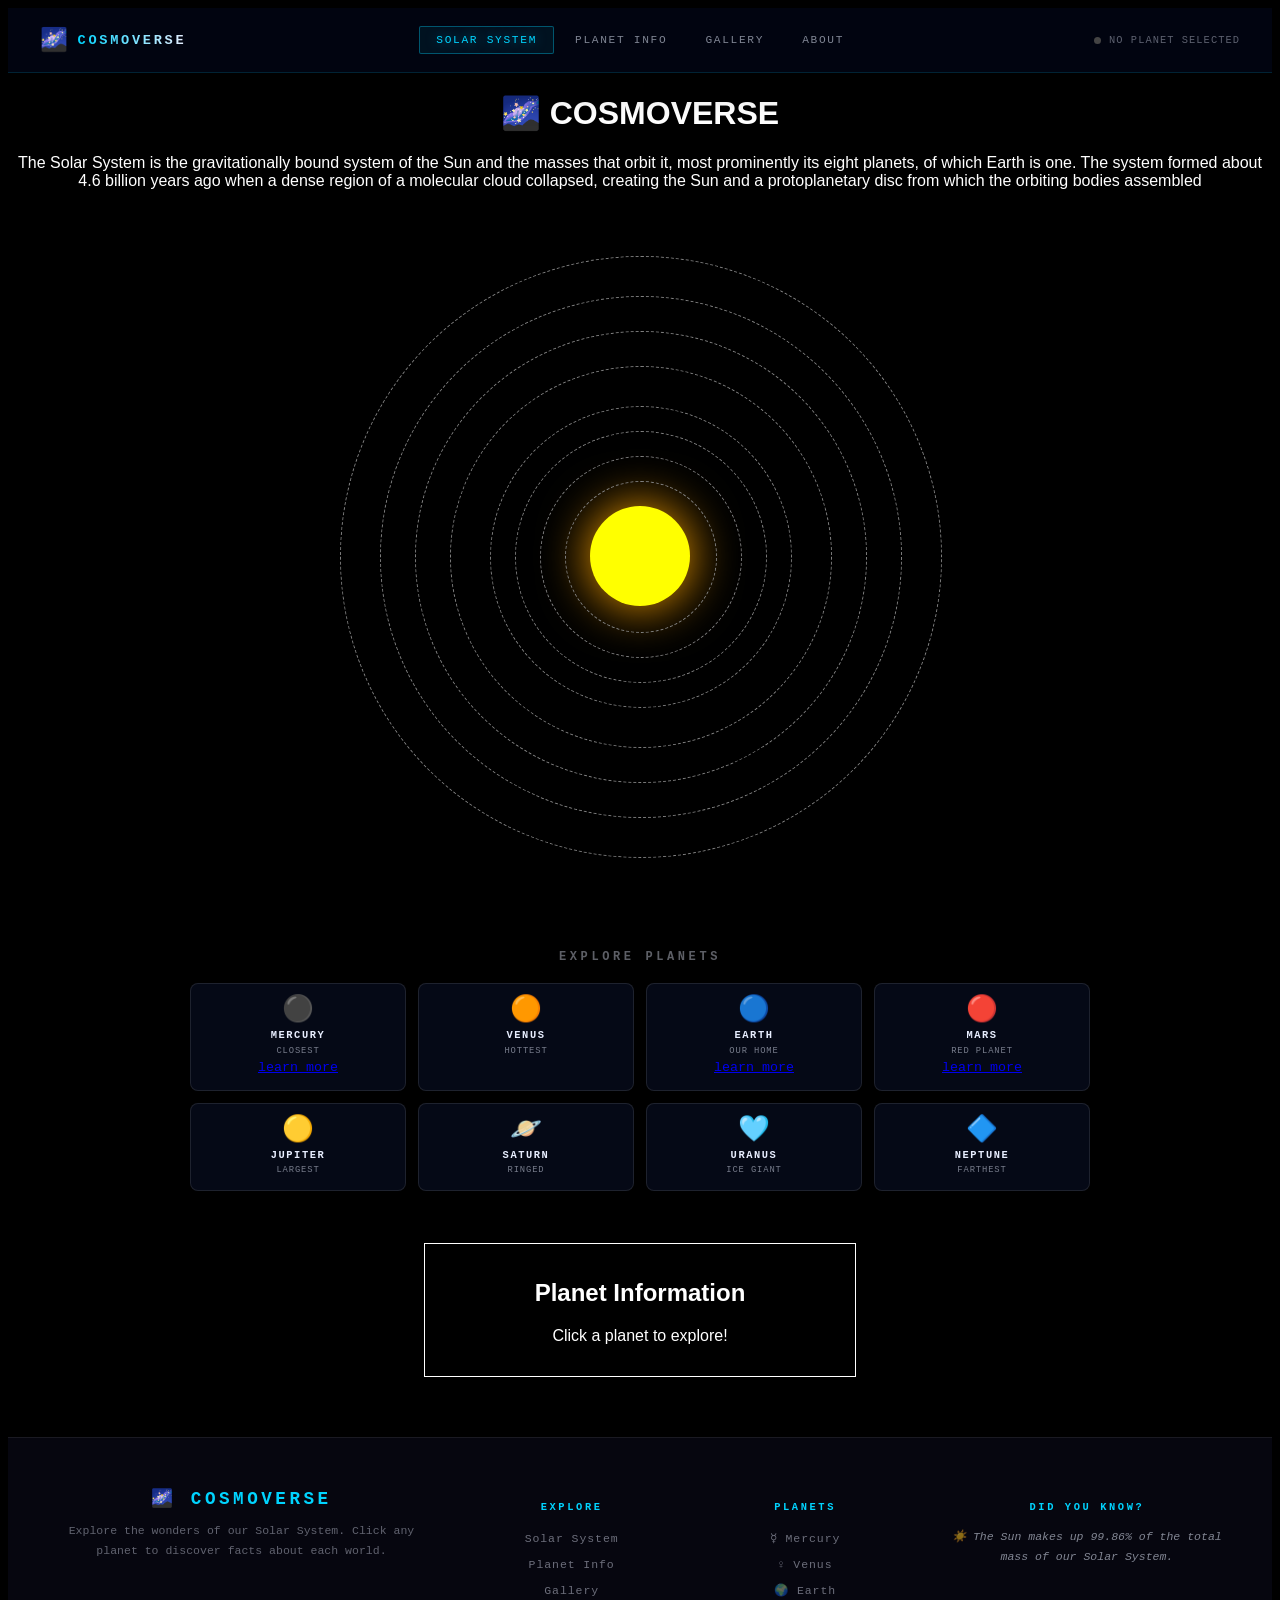
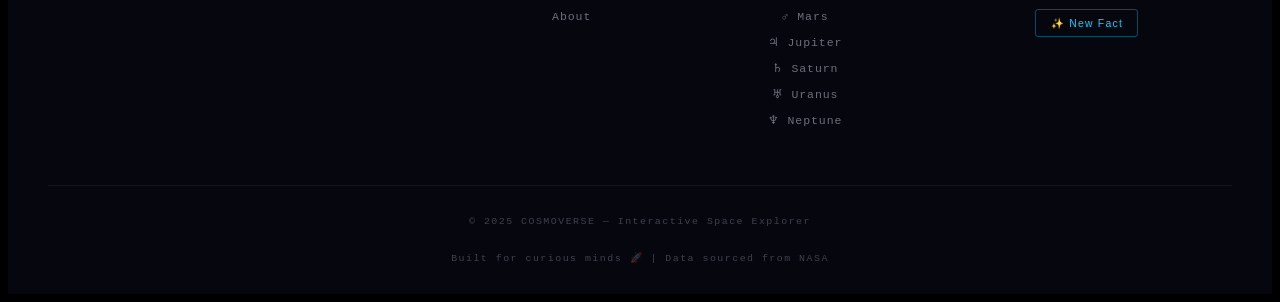
==== index.html @ 13d66a61 "Add files via upload" ====
<!DOCTYPE html> 
<html lang="en">
<head>
  <meta charset="UTF-8">
  <title>Interactive Space Explorer</title>
  <link rel="stylesheet" href="style.css">
</head>

<body>
  <nav class="navbar">
  <div class="nav-logo">
    <span class="nav-logo-icon">🌌</span>
    <span class="nav-logo-text">COSMOVERSE</span>
  </div>
  <ul class="nav-links">
    <li><a href="#" class="nav-link active" onclick="scrollToSection('solar-system')">Solar System</a></li>
    <li><a href="#" class="nav-link" onclick="scrollToSection('info-box')">Planet Info</a></li>
    <li><a href="#" class="nav-link">Gallery</a></li>
    <li><a href="#" class="nav-link">About</a></li>
  </ul>
  <div class="nav-status">
    <span class="nav-dot"></span>
    <span id="nav-planet-label">No planet selected</span>
  </div>
  <button class="nav-hamburger" onclick="toggleMenu()" aria-label="Menu">
    <span></span><span></span><span></span>
  </button>
</nav>

  <h1>🌌 COSMOVERSE</h1>
  <p>The Solar System is the gravitationally bound system of the Sun and the masses that orbit it, most prominently its eight planets, of which Earth is one. The system formed about 4.6 billion years ago when a dense region of a molecular cloud collapsed, creating the Sun and a protoplanetary disc from which the orbiting bodies assembled</p>
  
  <div class="solar-system">

    <div class="sun"></div>

    <div class="orbit mercury-orbit">
      <div class="planet mercury" onclick="showInfo('mercury')"></div>
      </div>

    <div class="orbit venus-orbit">
      <div class="planet venus" onclick="showInfo('venus')"></div>
    </div>

    <div class="orbit earth-orbit">
      <div class="planet earth" onclick="showInfo('earth')"></div>
    </div>

    <div class="orbit mars-orbit">
      <div class="planet mars" onclick="showInfo('mars')"></div>
    </div>

    <div class="orbit jupiter-orbit">
      <div class="planet jupiter" onclick="showInfo('jupiter')"></div>
    </div>

    <div class="orbit saturn-orbit">
      <div class="planet saturn" onclick="showInfo('saturn')"></div>
    </div>

    <div class="orbit uranus-orbit">
      <div class="planet uranus" onclick="showInfo('uranus')"></div>
    </div>

    <div class="orbit neptune-orbit">
      <div class="planet neptune" onclick="showInfo('neptune')"></div>
    </div>

  </div>
   
    <div class="planet-buttons">
  <h3 class="buttons-title">EXPLORE PLANETS</h3>
  <div class="btn-grid">
    <button class="planet-btn mercury-btn" onclick="showInfo('mercury')">
      <span class="btn-icon">⚫</span>
      <span class="btn-name">Mercury</span>
      <span class="btn-tag">Closest</span>
      <a href="http://127.0.0.1:5500/mercury.html" class="btn-link">learn more</a>
    </button>
    <button class="planet-btn venus-btn" onclick="showInfo('venus')">
      <span class="btn-icon">🟠</span>
      <span class="btn-name">Venus</span>
      <span class="btn-tag">Hottest</span>
    </button>
    <button class="planet-btn earth-btn" onclick="showInfo('earth')">
      <span class="btn-icon">🔵</span>
      <span class="btn-name">Earth</span>
      <span class="btn-tag">Our Home</span>
      <a href="http://127.0.0.1:5500/earth.html" class="btn-link">learn more</a>
    </button>
    <button class="planet-btn mars-btn" onclick="showInfo('mars')">
      <span class="btn-icon">🔴</span>
      <span class="btn-name">Mars</span>
      <span class="btn-tag">Red Planet</span>
      <a href="http://127.0.0.1:5500/mars.html" class="btn-link">learn more</a>
    </button>
    <button class="planet-btn jupiter-btn" onclick="showInfo('jupiter')">
      <span class="btn-icon">🟡</span>
      <span class="btn-name">Jupiter</span>
      <span class="btn-tag">Largest</span>
    </button>
    <button class="planet-btn saturn-btn" onclick="showInfo('saturn')">
      <span class="btn-icon">🪐</span>
      <span class="btn-name">Saturn</span>
      <span class="btn-tag">Ringed</span>
    </button>
    <button class="planet-btn uranus-btn" onclick="showInfo('uranus')">
      <span class="btn-icon">🩵</span>
      <span class="btn-name">Uranus</span>
      <span class="btn-tag">Ice Giant</span>
    </button>
    <button class="planet-btn neptune-btn" onclick="showInfo('neptune')">
      <span class="btn-icon">🔷</span>
      <span class="btn-name">Neptune</span>
      <span class="btn-tag">Farthest</span>
    </button>
  </div>
</div>

  <div id="info-box">
    <h2>Planet Information</h2>
    <p id="planet-info">Click a planet to explore!</p>
  </div>


<!-- FOOTER -->
<footer class="footer">

  <div class="footer-top">

    <div class="footer-brand">
      <span class="footer-logo">🌌 COSMOVERSE</span>
      <p class="footer-desc">
        Explore the wonders of our Solar System. Click any planet to discover facts about each world.
      </p>
    </div>

    <div class="footer-col">
      <h4 class="footer-heading">Explore</h4>
      <ul class="footer-links">
        <li><a href="#" onclick="scrollToSection('solar-system')">Solar System</a></li>
        <li><a href="#" onclick="scrollToSection('info-box')">Planet Info</a></li>
        <li><a href="#">Gallery</a></li>
        <li><a href="#">About</a></li>
      </ul>
    </div>

    <div class="footer-col">
      <h4 class="footer-heading">Planets</h4>
      <ul class="footer-links">
        <li><a href="#" onclick="showInfo('mercury')">☿ Mercury</a></li>
        <li><a href="#" onclick="showInfo('venus')">♀ Venus</a></li>
        <li><a href="#" onclick="showInfo('earth')">🌍 Earth</a></li>
        <li><a href="#" onclick="showInfo('mars')">♂ Mars</a></li>
        <li><a href="#" onclick="showInfo('jupiter')">♃ Jupiter</a></li>
        <li><a href="#" onclick="showInfo('saturn')">♄ Saturn</a></li>
        <li><a href="#" onclick="showInfo('uranus')">♅ Uranus</a></li>
        <li><a href="#" onclick="showInfo('neptune')">♆ Neptune</a></li>
      </ul>
    </div>

    <div class="footer-col">
      <h4 class="footer-heading">Did You Know?</h4>
      <p class="footer-fact" id="footer-fact">Loading fact...</p>
      <button class="footer-fact-btn" onclick="newFact()">✨ New Fact</button>
    </div>

  </div>

  <div class="footer-divider"></div>

  <div class="footer-bottom">
    <p>© 2025 COSMOVERSE — Interactive Space Explorer</p>
    <p class="footer-sub">Built for curious minds 🚀 | Data sourced from NASA</p>
  </div>

</footer>
  <script src="script.js"></script>



</body>
</html>
---- style.css ----
body{
  background:black;
  color:white;
  text-align:center;
  font-family:Arial;
}
/* ── Navbar ── */
.navbar {
  position: sticky;
  top: 0;
  z-index: 1000;
  display: flex;
  align-items: center;
  justify-content: space-between;
  padding: 0 2rem;
  height: 64px;
  background: rgba(2, 5, 20, 0.82);
  backdrop-filter: blur(16px);
  -webkit-backdrop-filter: blur(16px);
  border-bottom: 1px solid rgba(0, 212, 255, 0.15);
  box-shadow: 0 4px 40px rgba(0, 0, 0, 0.5);
  font-family: 'Orbitron', 'Courier New', monospace;
}

.nav-logo {
  display: flex;
  align-items: center;
  gap: 0.6rem;
  text-decoration: none;
}

.nav-logo-icon {
  font-size: 1.4rem;
}

.nav-logo-text {
  font-size: 0.85rem;
  font-weight: 700;
  letter-spacing: 0.2em;
  background: linear-gradient(90deg, #00d4ff, #e8eeff);
  -webkit-background-clip: text;
  -webkit-text-fill-color: transparent;
  background-clip: text;
}

.nav-links {
  display: flex;
  list-style: none;
  gap: 0.25rem;
  margin: 0;
  padding: 0;
}

.nav-link {
  display: block;
  padding: 0.45rem 1rem;
  font-size: 0.7rem;
  font-family: inherit;
  letter-spacing: 0.15em;
  text-transform: uppercase;
  color: rgba(232, 238, 255, 0.55);
  text-decoration: none;
  border-radius: 2px;
  border: 1px solid transparent;
  transition: color 0.2s, border-color 0.2s, background 0.2s;
}

.nav-link:hover,
.nav-link.active {
  color: #00d4ff;
  border-color: rgba(0, 212, 255, 0.35);
  background: rgba(0, 212, 255, 0.07);
  text-shadow: 0 0 12px rgba(0, 212, 255, 0.5);
}

/* Live status indicator */
.nav-status {
  display: flex;
  align-items: center;
  gap: 0.5rem;
  font-size: 0.65rem;
  letter-spacing: 0.1em;
  color: rgba(232, 238, 255, 0.4);
  text-transform: uppercase;
}

.nav-dot {
  width: 7px;
  height: 7px;
  border-radius: 50%;
  background: #444;
  transition: background 0.4s, box-shadow 0.4s;
}

.nav-dot.active {
  background: #06ffa5;
  box-shadow: 0 0 8px #06ffa5, 0 0 16px rgba(6, 255, 165, 0.4);
  animation: dotPulse 1.5s ease-in-out infinite;
}

@keyframes dotPulse {
  0%, 100% { opacity: 1; }
  50% { opacity: 0.5; }
}

/* Hamburger (mobile) */
.nav-hamburger {
  display: none;
  flex-direction: column;
  gap: 5px;
  background: none;
  border: none;
  cursor: pointer;
  padding: 4px;
}

.nav-hamburger span {
  display: block;
  width: 22px;
  height: 2px;
  background: rgba(0, 212, 255, 0.7);
  border-radius: 2px;
  transition: transform 0.3s;
}

/* Mobile responsive */
@media (max-width: 680px) {
  .nav-hamburger { display: flex; }
  .nav-status { display: none; }

  .nav-links {
    display: none;
    position: absolute;
    top: 64px;
    left: 0; right: 0;
    flex-direction: column;
    background: rgba(2, 5, 20, 0.97);
    border-bottom: 1px solid rgba(0, 212, 255, 0.2);
    padding: 1rem;
    gap: 0.5rem;
  }

  .nav-links.open { display: flex; }
}
.solar-system{
  position:relative;
  width:700px;
  height:700px;
  margin:auto;
}

.sun{
  width:100px;
  height:100px;
  background:yellow;
  border-radius:50%;
  position:absolute;
  top:300px;
  left:300px;
  box-shadow:0 0 50px orange;
}

.orbit{
  position:absolute;
  border:1px dashed gray;
  border-radius:50%;
  animation:rotate linear infinite;
}

.mercury-orbit{width:150px;height:150px;top:275px;left:275px;animation-duration:6s;}
.venus-orbit{width:200px;height:200px;top:250px;left:250px;animation-duration:8s;}
.earth-orbit{width:250px;height:250px;top:225px;left:225px;animation-duration:10s;}
.mars-orbit{width:300px;height:300px;top:200px;left:200px;animation-duration:12s;}
.jupiter-orbit{width:380px;height:380px;top:160px;left:160px;animation-duration:16s;}
.saturn-orbit{width:450px;height:450px;top:125px;left:125px;animation-duration:20s;}
.uranus-orbit{width:520px;height:520px;top:90px;left:90px;animation-duration:24s;}
.neptune-orbit{width:600px;height:600px;top:50px;left:50px;animation-duration:28s;}

.planet{
  width:40px;
  height:40px;
  border-radius:50%;
  position:absolute;
  top:-20px;
  left:50%;
  transform:translateX(-50%);
  background-size:cover;
  cursor: url("C:\Users\DHRUM\Downloads\download.jpg") ,auto;
}

/* Planet Images */
.mercury{background-image:url("https://space-facts.com/wp-content/uploads/mercury.png");}
.venus{background-image:url("https://space-facts.com/wp-content/uploads/venus.png");}
.earth{background-image:url("https://space-facts.com/wp-content/uploads/earth.png");}
.mars{background-image:url("https://nineplanets.org/wp-content/uploads/2020/03/mars.png");}
.jupiter{background-image:url("https://space-facts.com/wp-content/uploads/jupiter.png");}
.saturn{background-image:url("https://space-facts.com/wp-content/uploads/saturn.png");}
.uranus{background-image:url("https://nineplanets.org/wp-content/uploads/2020/03/uranus.png");}
.neptune{background-image:url("https://space-facts.com/wp-content/uploads/neptune.png");}

/* ── Planet Buttons Section ── */
.planet-buttons {
  text-align: center;
  padding: 2rem 1rem;
  max-width: 900px;
  margin: 0 auto;
}

.buttons-title {
  font-family: 'Orbitron', 'Courier New', monospace;
  font-size: 0.75rem;
  letter-spacing: 0.3em;
  color: rgba(232, 238, 255, 0.4);
  margin-bottom: 1.2rem;
  text-transform: uppercase;
}

.btn-grid {
  display: grid;
  grid-template-columns: repeat(4, 1fr);
  gap: 0.75rem;
}

/* Base button style */
.planet-btn {
  display: flex;
  flex-direction: column;
  align-items: center;
  gap: 0.3rem;
  padding: 0.9rem 0.5rem;
  background: rgba(6, 11, 26, 0.85);
  border: 1px solid rgba(255, 255, 255, 0.1);
  border-radius: 8px;
  cursor: pointer;
  transition: transform 0.2s, border-color 0.2s, box-shadow 0.2s, background 0.2s;
  font-family: 'Orbitron', 'Courier New', monospace;
  color: #e8eeff;
}

.planet-btn:hover {
  transform: translateY(-4px) scale(1.04);
}

.planet-btn.selected {
  border-width: 2px;
}

.btn-icon {
  font-size: 1.6rem;
  line-height: 1;
}

.btn-name {
  font-size: 0.65rem;
  font-weight: 700;
  letter-spacing: 0.15em;
  text-transform: uppercase;
}

.btn-tag {
  font-size: 0.55rem;
  letter-spacing: 0.1em;
  opacity: 0.5;
  text-transform: uppercase;
  font-family: 'Courier New', monospace;
}

/* Per-planet accent colors */
.mercury-btn:hover, .mercury-btn.selected {
  border-color: #a09080;
  box-shadow: 0 0 16px rgba(160,144,128,0.4);
  background: rgba(160,144,128,0.1);
}
.venus-btn:hover, .venus-btn.selected {
  border-color: #e8a040;
  box-shadow: 0 0 16px rgba(232,160,64,0.4);
  background: rgba(232,160,64,0.1);
}
.earth-btn:hover, .earth-btn.selected {
  border-color: #3a8aff;
  box-shadow: 0 0 16px rgba(58,138,255,0.4);
  background: rgba(58,138,255,0.1);
}
.mars-btn:hover, .mars-btn.selected {
  border-color: #cc4010;
  box-shadow: 0 0 16px rgba(204,64,16,0.4);
  background: rgba(204,64,16,0.1);
}
.jupiter-btn:hover, .jupiter-btn.selected {
  border-color: #c8a060;
  box-shadow: 0 0 16px rgba(200,160,96,0.4);
  background: rgba(200,160,96,0.1);
}
.saturn-btn:hover, .saturn-btn.selected {
  border-color: #f0de80;
  box-shadow: 0 0 16px rgba(240,222,128,0.4);
  background: rgba(240,222,128,0.1);
}
.uranus-btn:hover, .uranus-btn.selected {
  border-color: #60c8c8;
  box-shadow: 0 0 16px rgba(96,200,200,0.4);
  background: rgba(96,200,200,0.1);
}
.neptune-btn:hover, .neptune-btn.selected {
  border-color: #4060e0;
  box-shadow: 0 0 16px rgba(64,96,224,0.4);
  background: rgba(64,96,224,0.1);
}

/* Mobile: 2 columns */
@media (max-width: 600px) {
  .btn-grid {
    grid-template-columns: repeat(2, 1fr);
  }
}

#info-box{
  margin-top:20px;
  padding:15px;
  border:1px solid white;
  width:400px;
  margin-left:auto;
  margin-right:auto;
}

@keyframes rotate{
  from{transform:rotate(0deg);}
  to{transform:rotate(360deg);}
}

/* ========================
   FOOTER
======================== */
.footer {
  background-color: #06060f;
  border-top: 1px solid rgba(255, 255, 255, 0.08);
  padding: 50px 40px 20px;
  margin-top: 60px;
  font-family: 'Courier New', monospace;
}

.footer-top {
  display: grid;
  grid-template-columns: 2fr 1fr 1fr 1.5fr;
  gap: 40px;
  margin-bottom: 40px;
}

.footer-brand .footer-logo {
  font-size: 1.1rem;
  font-weight: 700;
  letter-spacing: 0.2em;
  color: #00d4ff;
  display: block;
  margin-bottom: 12px;
}

.footer-desc {
  font-size: 0.72rem;
  color: rgba(232, 238, 255, 0.4);
  line-height: 1.8;
}

.footer-heading {
  font-size: 0.65rem;
  letter-spacing: 0.25em;
  text-transform: uppercase;
  color: #00d4ff;
  margin-bottom: 14px;
}

.footer-links {
  list-style: none;
  padding: 0;
  display: flex;
  flex-direction: column;
  gap: 8px;
}

.footer-links a {
  font-size: 0.72rem;
  color: rgba(232, 238, 255, 0.45);
  text-decoration: none;
  letter-spacing: 0.08em;
  transition: color 0.2s;
}

.footer-links a:hover {
  color: #00d4ff;
}

.footer-fact {
  font-size: 0.72rem;
  color: rgba(232, 238, 255, 0.55);
  line-height: 1.7;
  margin-bottom: 12px;
  min-height: 70px;
  font-style: italic;
}

.footer-fact-btn {
  font-size: 0.65rem;
  letter-spacing: 0.12em;
  padding: 0.4rem 0.9rem;
  background: transparent;
  border: 1px solid rgba(0, 212, 255, 0.35);
  color: #00d4ff;
  border-radius: 3px;
  cursor: pointer;
  transition: background 0.2s;
}

.footer-fact-btn:hover {
  background: rgba(0, 212, 255, 0.1);
}

.footer-divider {
  border: none;
  border-top: 1px solid rgba(255, 255, 255, 0.06);
  margin-bottom: 20px;
}

.footer-bottom {
  text-align: center;
  display: flex;
  flex-direction: column;
  gap: 5px;
}

.footer-bottom p {
  font-size: 0.62rem;
  letter-spacing: 0.15em;
  color: rgba(232, 238, 255, 0.25);
}

@media (max-width: 768px) {
  .footer-top { grid-template-columns: 1fr 1fr; }
}

@media (max-width: 480px) {
  .footer-top { grid-template-columns: 1fr; }
  .footer { padding: 30px 20px 20px; }
}
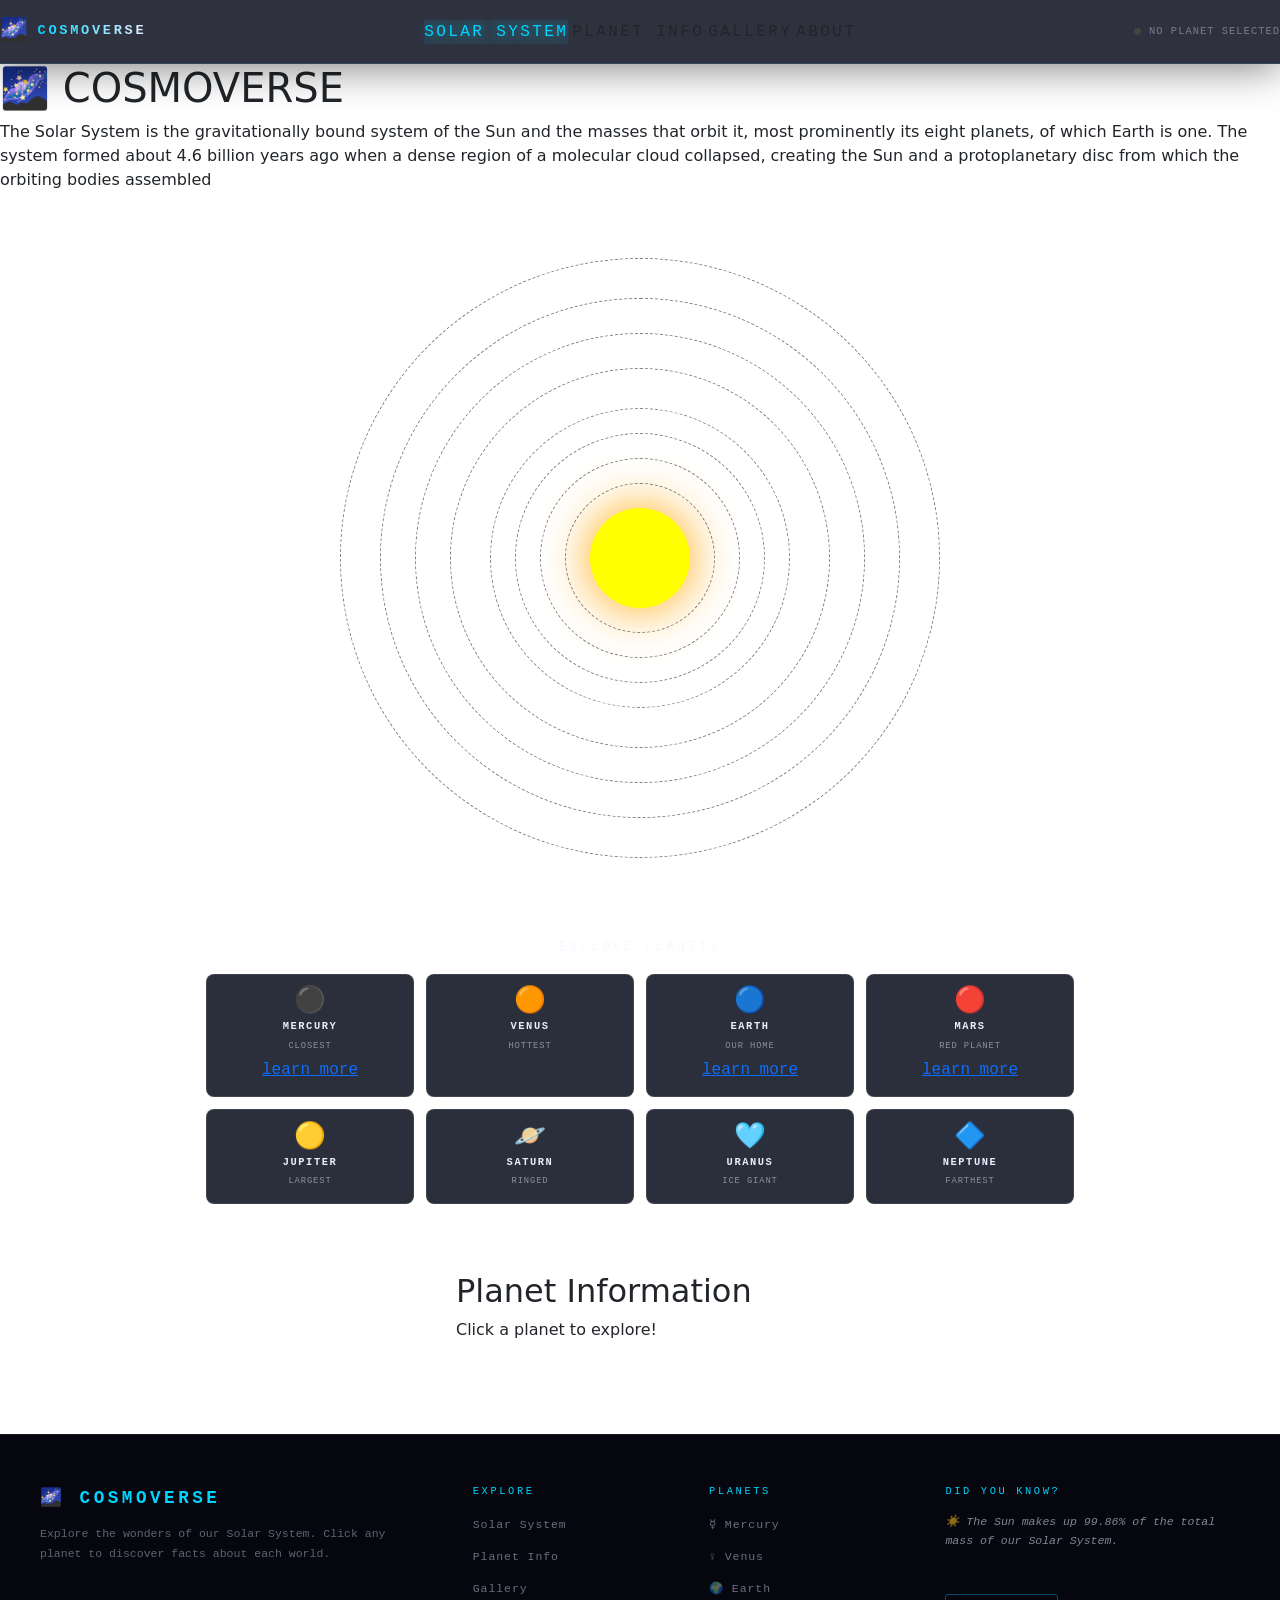
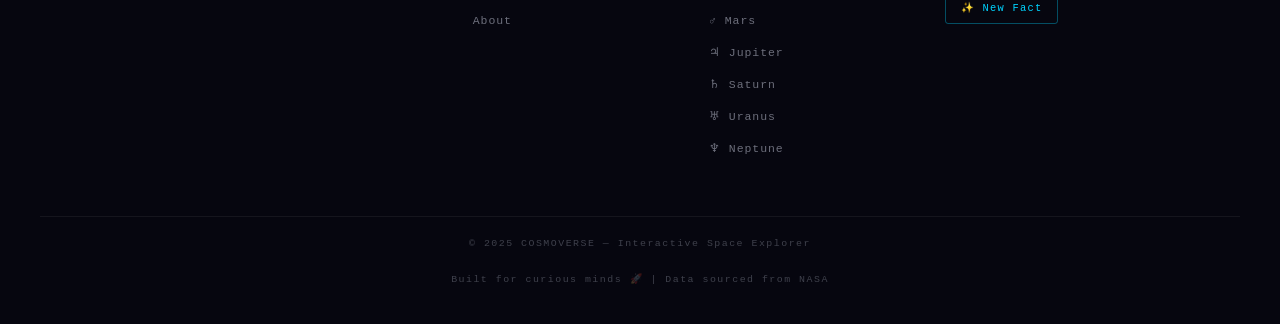
==== commit b51ee1fd: "Add files via upload" ====
--- a/index.html
+++ b/index.html
@@ -4,6 +4,7 @@
   <meta charset="UTF-8">
   <title>Interactive Space Explorer</title>
   <link rel="stylesheet" href="style.css">
+   <link href="https://cdn.jsdelivr.net/npm/bootstrap@5.3.8/dist/css/bootstrap.min.css" rel="stylesheet" integrity="sha384-sRIl4kxILFvY47J16cr9ZwB07vP4J8+LH7qKQnuqkuIAvNWLzeN8tE5YBujZqJLB" crossorigin="anonymous">
 </head>
 
 <body>
@@ -75,7 +76,7 @@
       <span class="btn-icon">⚫</span>
       <span class="btn-name">Mercury</span>
       <span class="btn-tag">Closest</span>
-      <a href="http://127.0.0.1:5500/mercury.html" class="btn-link">learn more</a>
+      <a href="mercury.html" class="btn-link">learn more</a>
     </button>
     <button class="planet-btn venus-btn" onclick="showInfo('venus')">
       <span class="btn-icon">🟠</span>
@@ -86,13 +87,13 @@
       <span class="btn-icon">🔵</span>
       <span class="btn-name">Earth</span>
       <span class="btn-tag">Our Home</span>
-      <a href="http://127.0.0.1:5500/earth.html" class="btn-link">learn more</a>
+      <a href="earth.html" class="btn-link">learn more</a>
     </button>
     <button class="planet-btn mars-btn" onclick="showInfo('mars')">
       <span class="btn-icon">🔴</span>
       <span class="btn-name">Mars</span>
       <span class="btn-tag">Red Planet</span>
-      <a href="http://127.0.0.1:5500/mars.html" class="btn-link">learn more</a>
+      <a href="mars.html" class="btn-link">learn more</a>
     </button>
     <button class="planet-btn jupiter-btn" onclick="showInfo('jupiter')">
       <span class="btn-icon">🟡</span>
@@ -175,9 +176,8 @@
   </div>
 
 </footer>
+
+<script src="https://cdn.jsdelivr.net/npm/bootstrap@5.3.8/dist/js/bootstrap.bundle.min.js" integrity="sha384-FKyoEForCGlyvwx9Hj09JcYn3nv7wiPVlz7YYwJrWVcXK/BmnVDxM+D2scQbITxI" crossorigin="anonymous"></script>
   <script src="script.js"></script>
-
-
-
 </body>
 </html>
